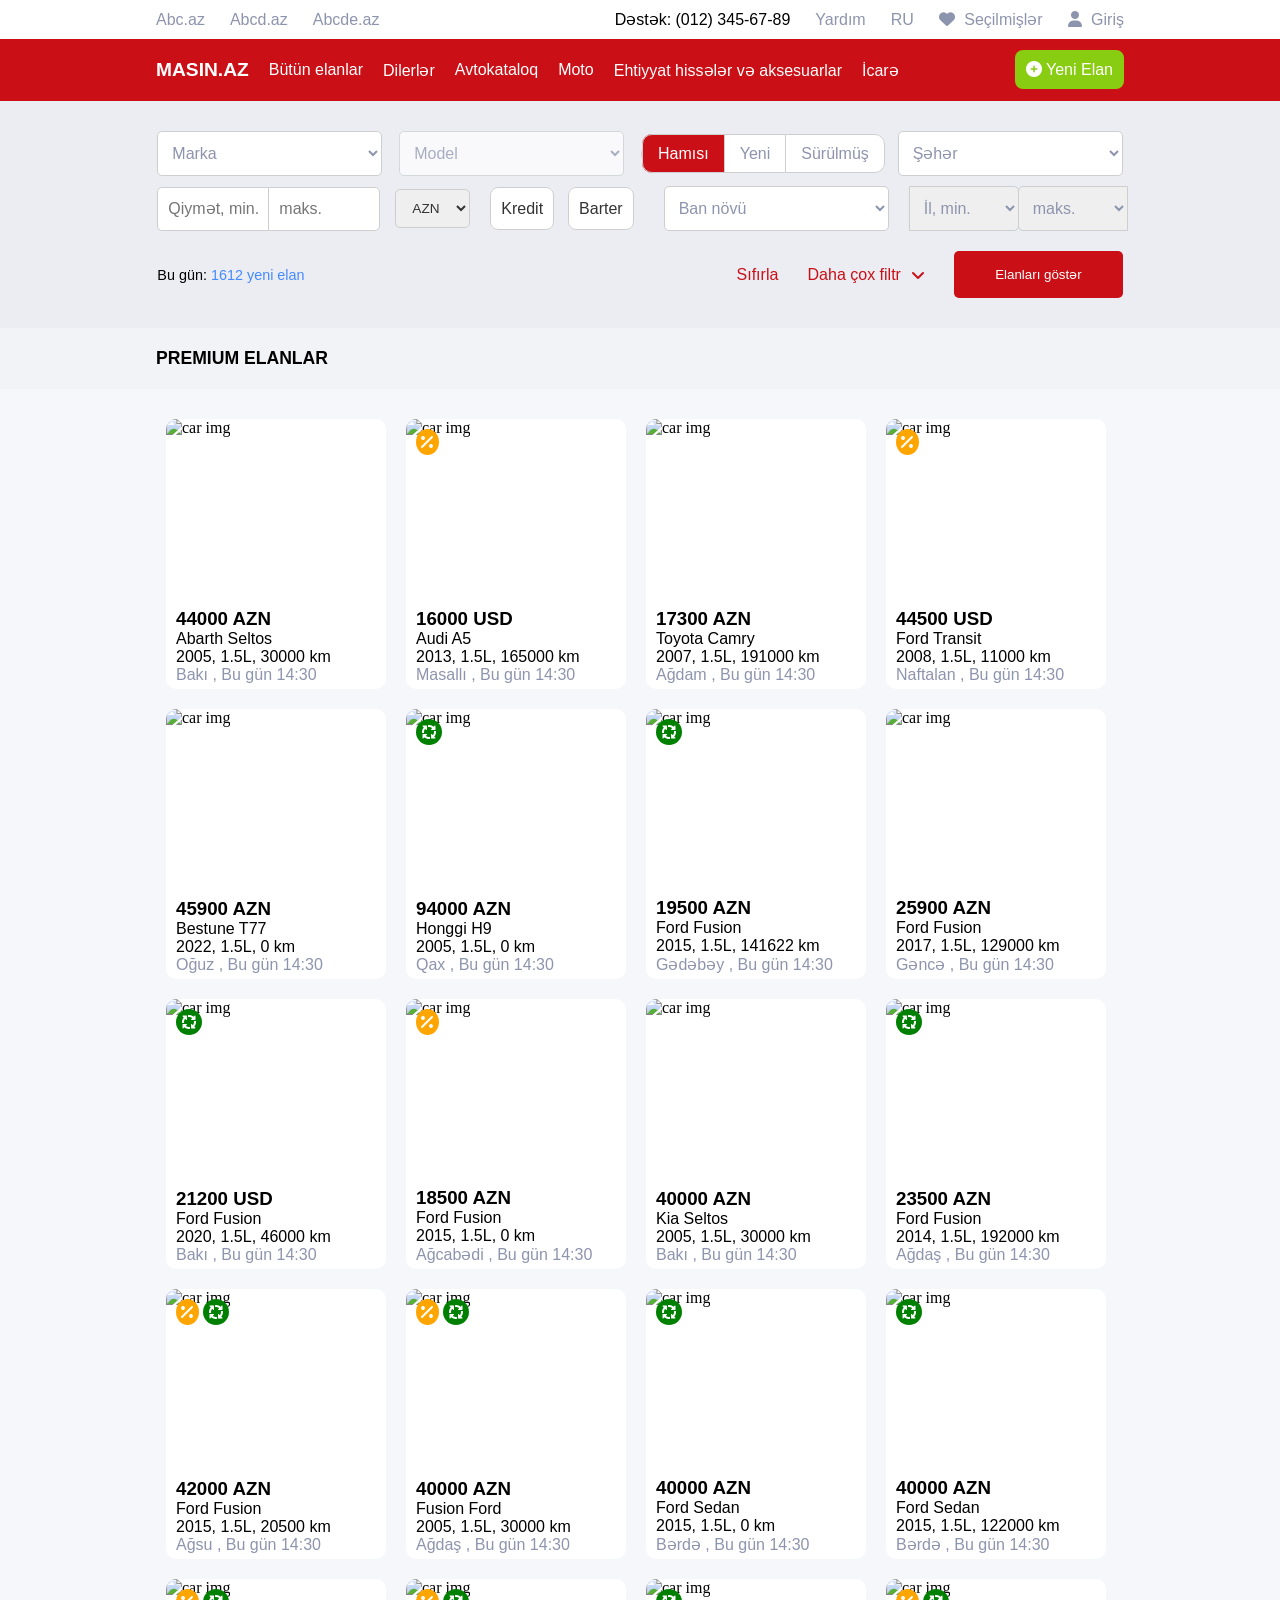
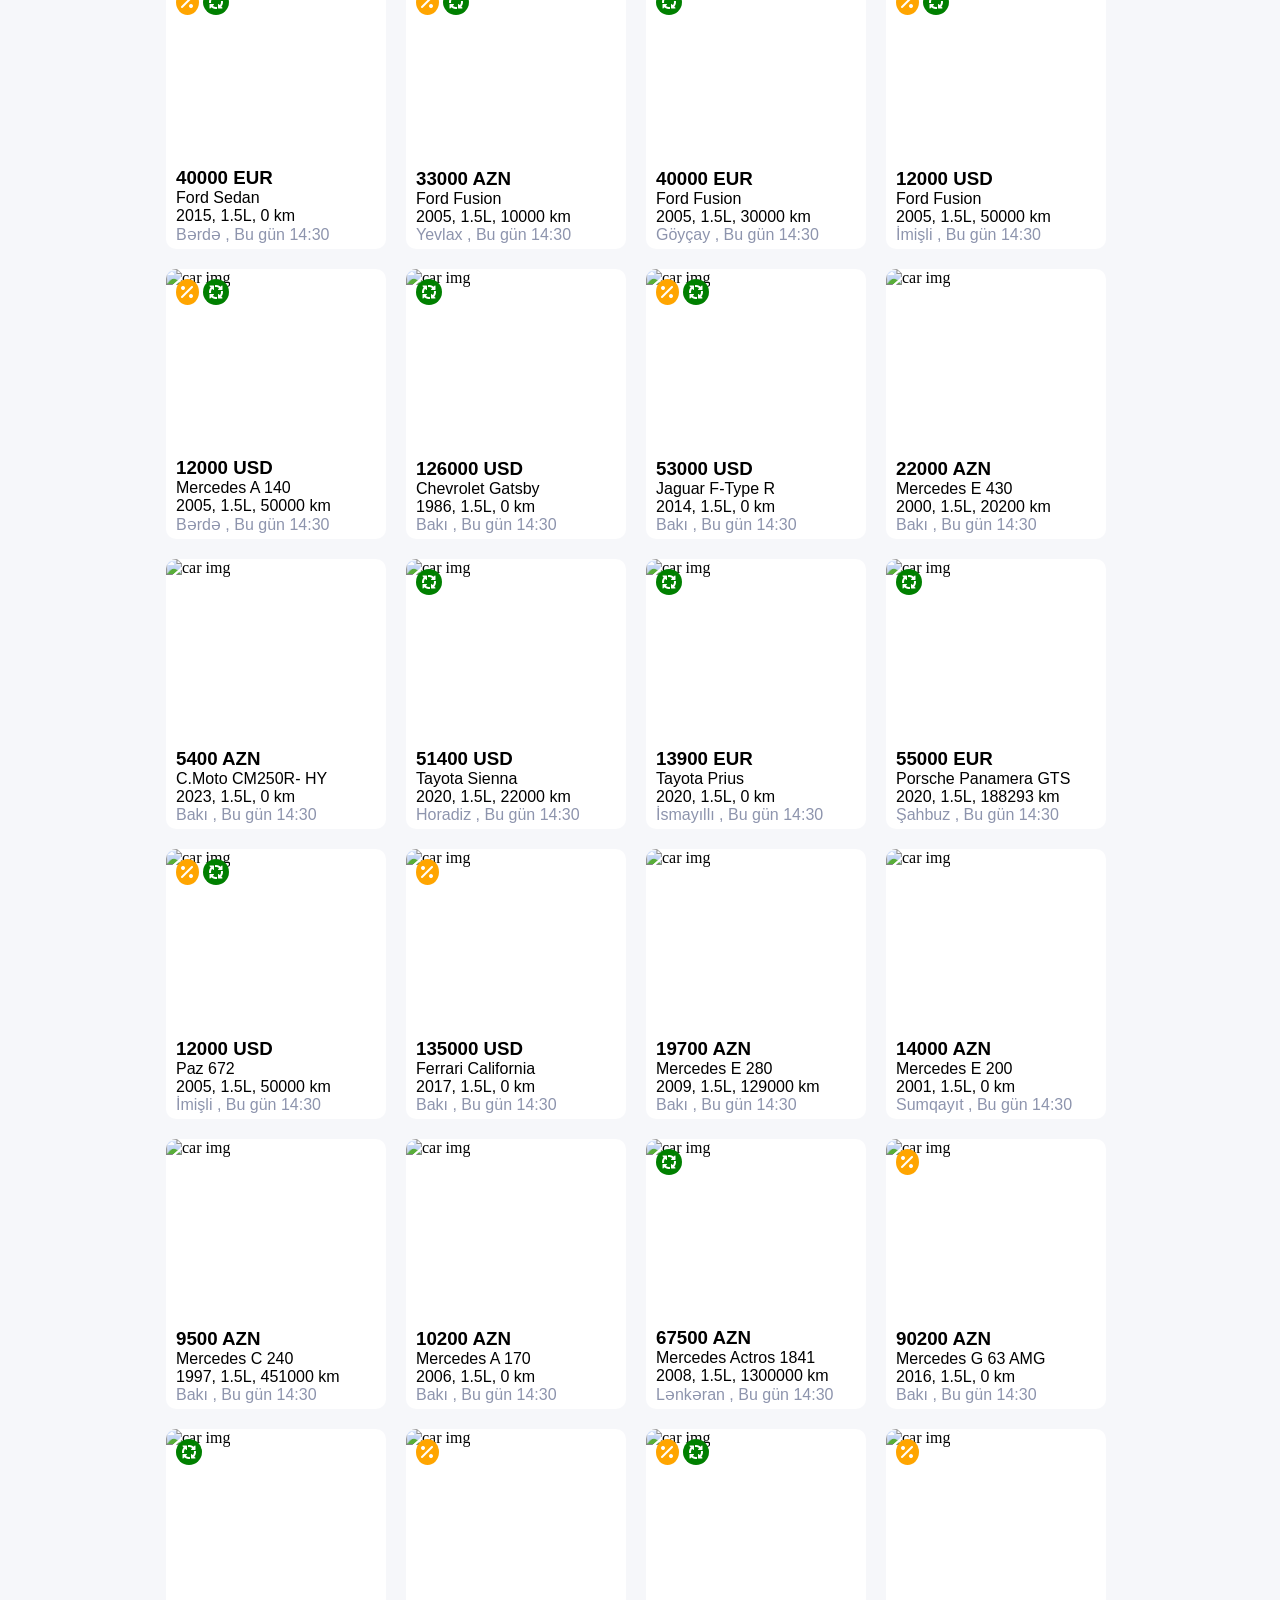
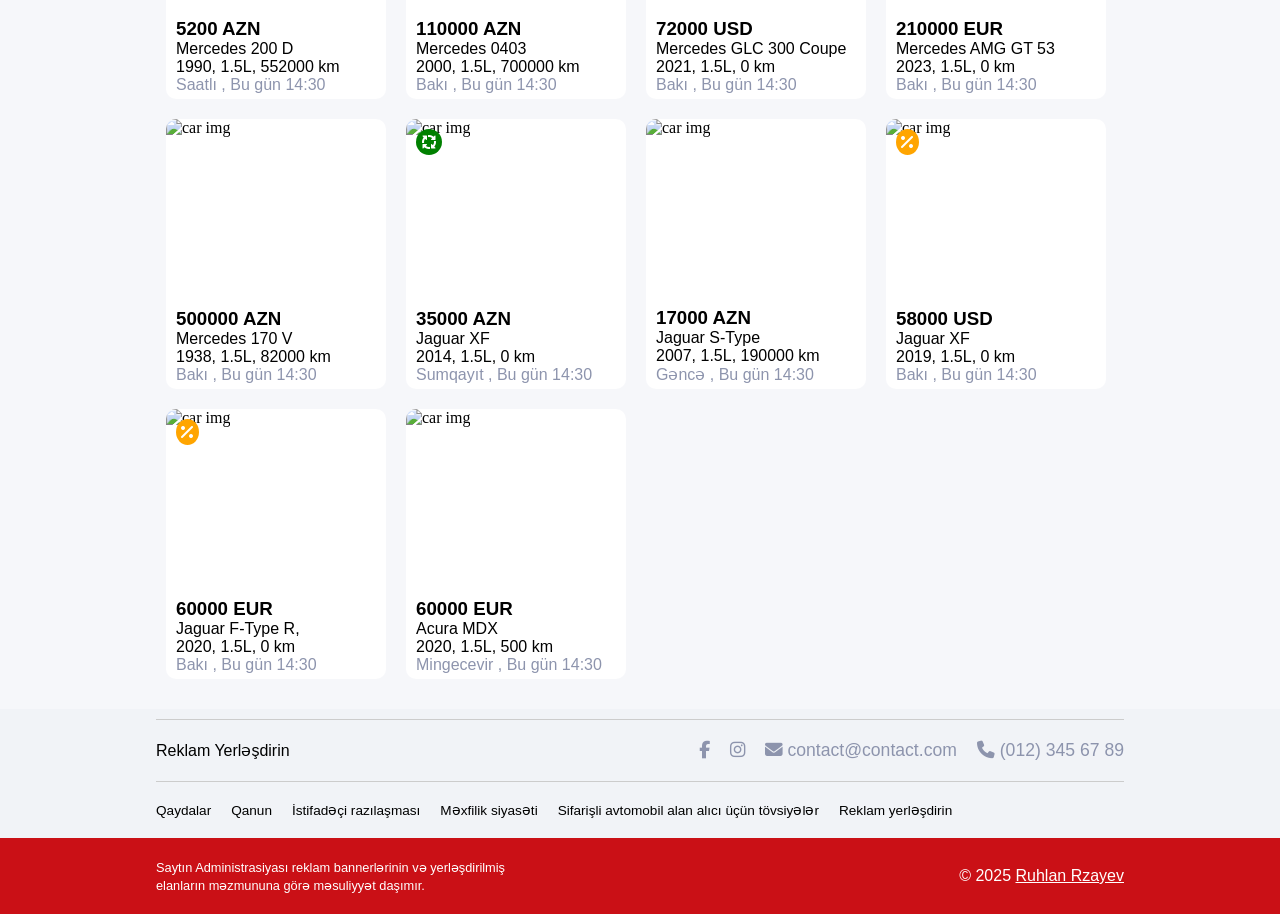
==== index.htm @ 1be7ee23 "Add files via upload" ====
<!DOCTYPE html>
<html lang="en">
    <head>
        <meta charset="UTF-8" />
        <meta name="author" content="@ruhlanrzayev" />
        
        <meta name="viewport" content="width=device-width, initial-scale=1.0" />
        <title>Masin.Az: Avtomobilləri burada seçirlər!</title>

        <!-- Fav Icon -->
        <link rel="shortcut icon" href="favicon.ico" type="image/x-icon">

        <!-- Font Awesome -->
        <link rel="stylesheet" href="https://cdnjs.cloudflare.com/ajax/libs/font-awesome/6.7.2/css/all.min.css"
        integrity="sha512-Evv84Mr4kqVGRNSgIGL/F/aIDqQb7xQ2vcrdIwxfjThSH8CSR7PBEakCr51Ck+w+/U6swU2Im1vVX0SVk9ABhg=="
        crossorigin="anonymous" referrerpolicy="no-referrer" />

        <!-- Custom CSS -->
        <link rel="stylesheet" href="CSS/reset.css" />
        <link rel="stylesheet" href="CSS/responsive.css" />
        <link rel="stylesheet" href="CSS/style.css" />

        <!-- Custom SCSS -->
        <link rel="stylesheet" href="SCSS/responsive.scss" />
        <link rel="stylesheet" href="SCSS/style.scss" />

        <!-- Swiper CSS -->
        <link rel="stylesheet" href="https://cdn.jsdelivr.net/npm/swiper@11/swiper-bundle.min.css" />
    </head>
    <body>
        <div class="pc-body">
            <!-- Top Container (PC) -->
            <div class="top-container">
                <div class="container">
                    <div class="left-content">
                        <span>Abc.az</span>
                        <span>Abcd.az</span>
                        <span>Abcde.az</span>
                    </div>
                    <div class="right-content">
                        <p>Dəstək: <span class="otherSpan">(012) 345-67-89</span></p>
                        <span>Yardım</span>
                        <span>RU</span>
                        <a id="favoriteCont"><i class="fa-solid fa-heart"></i> Seçilmişlər</a>
                        <span><i class="fa-solid fa-user"></i> Giriş</span>
                    </div>
                </div>
            </div>
            <!-- Login Container -->
            <div class="login-container">
                <i class="fa-solid fa-x"></i>
                <div class="container">
                    <div class="content">
                        <h1>MASIN.AZ</h1>
                        <span>Öz elanlarınıza baxmağın, onları redaktə və bərpa etməyin rahat yolu</span>
                        <button class="firstButton">Telefon nömrəsi ilə giriş</button>
                        <button class="secondButton">Biznes hesabınıza giriş</button>
                    </div>
                </div>
                <p class="otherP">Saytda avtorizasiyadan keçməklə siz Masin.az-ın İstifadəçi razılaşmasını və Qaydalarını qəbul etdiyinizi təsdiqləmiş olursunuz.</p>
            </div>
            <!-- Navbar Container (PC) -->
            <div class="navbar-container">
                <nav>
                    <div class="container">
                        <div class="left-content">
                            <div class="logo"><a id="homeCont">MASIN.AZ</a></div>
                            <div class="menu">
                                <ul>
                                    <li><a href="#">Bütün elanlar</a></li>
                                    <li><a href="#">Dilerlər</a></li>
                                    <li><a href="#">Avtokataloq</a></li>
                                    <li><a href="#">Moto</a></li>
                                    <li class="firstHoverLi">
                                        <a href="#">Ehtiyyat hissələr və aksesuarlar</a>
                                        <ul class="navigatorMenu">
                                            <li><a href="#">Akseuarlar</a></li>
                                            <li><a href="#">Audio və video texnika</a></li>
                                            <li><a href="#">Avtokosmetika və Avtokimya</a></li>
                                            <li><a href="#">Ehtiyat hissələri</a></li>
                                            <li><a href="#">GPS naviqatorlar</a></li>
                                            <li><a href="#">Qeydiyyat nişanları</a></li>
                                            <li><a href="#">Siqnalizasiyalar</a></li>
                                            <li><a href="#">Videoqeydiyyatçılar</a></li>
                                            <li><a href="#">Şinlər, disklər və təkərlər</a></li>
                                            <li><a href="#">Digər</a></li>
                                        </ul>
                                    </li>
                                    <li class="secondHoverLi">
                                        <a href="#">İcarə</a>
                                        <ul class="navigatorMenu">
                                            <li><a href="#">Avtomobillər</a></li>
                                            <li><a href="#">Avtobus və mikroavtobuslar</a></li>
                                            <li><a href="#">Motosiklet və mopedlər</a></li>
                                            <li><a href="#">Xüsusi texnika</a></li>
                                            <li><a href="#">Digər</a></li>
                                        </ul>
                                    </li>
                                </ul>
                            </div>
                        </div>
                        <div class="right-content">
                            <a href="HTML/newproduct.htm"><i class="fa-solid fa-circle-plus"></i> Yeni Elan</a>
                        </div>
                    </div>
                </nav>
            </div>
            <!-- Inputs Container (PC) -->
            <div class="inputs-containerr" id="inputsContainer">
                <div class="container">
                    <div class="firstRow">
                        <div class="col">
                            <select id="indexMarka">
                                <option value="DefaultMarka" selected="selected" disabled="disabled">Marka</option>
                            </select>
                        </div>
                        <div class="col">
                            <select id="indexModel" disabled="disabled">
                                <option value="DefaultModel" selected="selected" disabled="disabled">Model</option>
                            </select>
                        </div>
                        <div class="col colRadio" id="colRadio">
                            <input type="radio" id="allP" name="selectProduct" checked="checked">
                            <label for="allP" onclick="filterProducts('all')">Hamısı</label>
                            <input type="radio" id="newP" name="selectProduct">
                            <label for="newP" onclick="filterProducts('new')">Yeni</label>
                            <input type="radio" id="processed" name="selectProduct">
                            <label for="processed" onclick="filterProducts('processed')">Sürülmüş</label>
                        </div>
                        <div class="col">
                            <select id="indexCity">
                                <option value="DefaultCity" selected="selected" disabled="disabled">Şəhər</option>
                            </select>
                        </div>
                    </div>
                    <div class="secondRow">
                        <div class="col">
                            <input type="text" id="priceMin" placeholder="Qiymət, min.">
                            <input type="text" id="priceMax" placeholder="maks.">
                        </div>
                        <div class="col">
                            <select id="indexCurrency">
                                <option value="AZN" selected="selected" id="azn">AZN</option>
                                <option value="USD">USD</option>
                                <option value="EUR">EUR</option>
                            </select>
                        </div>
                        <div class="col kreditBarter">
                            <input type="checkbox" name="kredit" id="kredit">
                            <label for="kredit" onclick="filterKredit()">Kredit</label>
                            <input type="checkbox" name="barter" id="barter">
                            <label for="barter" onclick="filterBarter()">Barter</label>
                        </div>
                        <div class="col">
                            <select id="indexBanType">
                                <option value="DefaultBanType" selected="selected" disabled="disabled">Ban növü</option>
                            </select>
                        </div>
                        <div class="col">
                            <select id="indexYearMin">
                                <option value="DefaultMax" selected="selected" disabled="disabled">İl, min.</option>
                            </select>
                            <select id="indexYearMax">
                                <option value="DefaultMin" selected="selected" disabled="disabled">maks.</option>
                            </select>
                        </div>
                    </div>
                    <div class="addInputs" id="addInputsContainer">
                        <div class="thirdRow">
                            <div class="col">
                                <select id="indexColor">
                                    <option value="DefaultValue">Rəng</option>
                                </select>
                            </div>
                            <div class="col">
                                <select id="indexColor">
                                    <option value="DefaultValue">Yanacaq Növü</option>
                                </select>
                            </div>
                            <div class="col">
                                <select id="indexColor">
                                    <option value="DefaultValue">Ötürücü</option>
                                </select>
                            </div>
                            <div class="col">
                                <select id="indexColor">
                                    <option value="DefaultValue">Sürətlər Qutusu</option>
                                </select>
                            </div>
                        </div>
                        <div class="fourthRow">
                            <div class="col">
                                <select id="hecmMin">
                                    <option value="DefaultValue">Həcm, min.</option>
                                </select>
                                <select id="hecmMax">
                                    <option value="DefaultValue">maks.</option>
                                </select>
                            </div>
                            <div class="col">
                                <input type="text" class="inp1" placeholder="Güc, min.">
                                <input type="text" class="inp2" placeholder="maks.">
                            </div>
                            <div class="col">
                                <input type="text" class="inp1"  placeholder="Yürüş, min.">
                                <input type="text" class="inp2" placeholder="maks.">
                            </div>
                        </div>
                        <div class="fifthRow">
                            <div class="col colRadio">
                                <input type="radio" id="all" name="selectValue" checked="checked">
                                <label for="all">Hamısı</label>
                                <input type="radio" id="diler" name="selectValue">
                                <label for="diler">Dilerlər</label>
                                <input type="radio" id="personal" name="selectValue">
                                <label for="personal">Şəxsi</label>
                            </div>
                            <div class="col">
                                <select id="sahibSay">
                                    <option value="DefaultValue">Sahiblərinin sayı</option>
                                </select>
                            </div>
                            <div class="col">
                                <select id="yerSay">
                                    <option value="DefaultValue">Yerlərinin sayı</option>
                                </select>
                            </div>
                            <div class="col">
                                <select id="bazar">
                                    <option value="DefaultValue">Hansı bazar üçün yığılıb</option>
                                </select>
                            </div>
                        </div>
                        <div class="sixthRow">
                            <div class="col lastCol">
                                <input type="checkbox" name="vuruq" id="vuruq">
                                <label for="vuruq">Vuruğu yoxdur</label>
                                <input type="checkbox" name="reng" id="reng">
                                <label for="reng">Rənglənməyib</label>
                                <input type="checkbox" name="qeza" id="qeza">
                                <label for="qeza">Yalnız qəzalı avtomobillər</label>
                            </div>
                            <div class="col">
                                <div class="col">
                                    <select id="status">
                                        <option value="DefaultValue">Status</option>
                                    </select>
                                </div>
                            </div>
                        </div>
                        <div class="text-content">
                            <div class="left"><span>Avtomobilin təchizatı</span></div>
                            <div class="right"><hr></div>
                        </div>
                        <div class="lastRow">
                            <div class="row">
                                <div class="col">
                                    <input type="checkbox" name="disk" id="disk">
                                    <label for="disk">Yüngül lehimli disklər</label>
                                </div>
                                <div class="col">
                                    <input type="checkbox" name="abs" id="abs">
                                    <label for="abs">ABS</label>
                                </div>
                                <div class="col">
                                    <input type="checkbox" name="lyk" id="lyk">
                                    <label for="lyk">Lyuk</label>
                                </div>
                                <div class="col">
                                    <input type="checkbox" name="yagis" id="yagis">
                                    <label for="yagis">Yağış sensoru</label>
                                </div>
                                <div class="col">
                                    <input type="checkbox" name="merkez" id="merkez">
                                    <label for="merkez">Mərkəzi qapanma</label>
                                </div>
                                <div class="col">
                                    <input type="checkbox" name="radar" id="radar">
                                    <label for="radar">Park radarı</label>
                                </div>
                                <div class="col">
                                    <input type="checkbox" name="kond" id="kond">
                                    <label for="kond">Kondisioner</label>
                                </div>
                                <div class="col">
                                    <input type="checkbox" name="otrcq" id="otrcq">
                                    <label for="otrcq">Oturacaqların isidilməsi</label>
                                </div>
                            </div>
                            <div class="row">
                                <div class="col">
                                    <input type="checkbox" name="sln" id="sln">
                                    <label for="sln">Dəri salon</label>
                                </div>
                                <div class="col">
                                    <input type="checkbox" name="lamp" id="lamp">
                                    <label for="lamp">Ksenon lampalar</label>
                                </div>
                                <div class="col">
                                    <input type="checkbox" name="arxa" id="arxa">
                                    <label for="arxa">Arxa görüntü kamerası</label>
                                </div>
                                <div class="col">
                                    <input type="checkbox" name="perde" id="perde">
                                    <label for="perde">Yan pərdələr</label>
                                </div>
                                <div class="col">
                                    <input type="checkbox" name="vent" id="vent">
                                    <label for="vent">Oturacaqların ventilyasiyası</label>
                                </div>
                            </div>
                        </div>
                    </div>
                    <div class="alt-text-content">
                        <div class="left-text">
                            <p>Bu gün: <span>1612 yeni elan</span></p>
                        </div>
                        <div class="right-text">
                            <p id=clearSelects onclick="clearInputs()">Sıfırla</p>
                            <span id="filterInputs">Daha çox filtr <i class="fa-solid fa-angle-down"></i></span>
                            <button onclick="filterProducts()">Elanları göstər</button>
                        </div>
                    </div>
                </div>
            </div>
            <div class="inputs-alt" id="inputsAltContainer">
                <div class="container">
                    <h3>Premium Elanlar</h3>
                </div>
            </div>  
            <!-- Products Container -->
            <div class="products-container" id="productsContainer">
                <div class="container">
                    <div class="card-container" id="cardContainer">
                        <!-- <div class="card">
                            <div class="image-content">
                                <div class="icons" id="icons">
                                    <div class="icon">
                                        <i class="fa-solid fa-arrows-spin arrow"></i>
                                        <i class="fa-solid fa-percent percent"></i> 
                                    </div>
                                     <i class="fa-regular fa-heart heart"></i>
                                </div>
                                <img src="https://turbo.azstatic.com/uploads/f710x568/2023%2F01%2F11%2F11%2F19%2F41%2F5f34c8eb-5138-4d0c-b78e-8c817d98aa5f%2F52522_Mu2ZZs1LqQkRDJpgK-R_xw.jpg" alt="car img">
                            </div>
                            <div class="text-content">
                                <h3>21 500 AZN</h3>
                                <p>Kia Sorento</p>
                                <p>2011, 2.4L, 250 141 km</p>
                                <span>Bakı , bugün 00:19</span>
                            </div>
                        </div> -->
                    </div>
                </div>
            </div>
            <!-- Favorite Container -->
            <div class="favorite-container" id="favoriteContainer">
                <div class="container">
                    <div class="text-content" id="textContent">
                        <h3>Seçilmiş Elanlar</h3>
                        <div class="products-containerr" id="favConPro">
                            <img src="../assets/heartBackground.png" alt="heart Background">
                            <span>Bəyəndiyiniz elanları ürək işarəsinə klik edərək seçilmişlərə əlavə edin.</span>
                        </div>
                    </div>
                    <div class="card-container" id="favoriteCardContainer">
                        <!-- <div class="card">
                            <div class="image-content">
                                <div class="icons" id="icons">
                                    <div class="icon">
                                        <i class="fa-solid fa-arrows-spin arrow"></i>
                                        <i class="fa-solid fa-percent percent"></i> 
                                    </div>
                                     <i class="fa-regular fa-heart heart"></i>
                                </div>
                                <img src="https://turbo.azstatic.com/uploads/f710x568/2023%2F01%2F11%2F11%2F19%2F41%2F5f34c8eb-5138-4d0c-b78e-8c817d98aa5f%2F52522_Mu2ZZs1LqQkRDJpgK-R_xw.jpg" alt="car img">
                            </div>
                            <div class="text-content">
                                <h3>21 500 AZN</h3>
                                <p>Kia Sorento</p>
                                <p>2011, 2.4L, 250 141 km</p>
                                <span>Bakı , bugün 00:19</span>
                            </div>
                        </div> -->
                    </div>
                </div>
            </div>

            <!-- Footer Container -->
            <div class="footer-container">
                <div class="container">
                    <div class="topp-container">
                        <div class="left-content">
                            <span>Reklam Yerləşdirin</span>
                        </div>
                        <div class="right-content">
                            <span><i class="fa-brands fa-facebook-f"></i></span>
                            <span><i class="fa-brands fa-instagram"></i></span>
                            <span><i class="fa-solid fa-envelope"></i> contact@contact.com</span>
                            <span><i class="fa-solid fa-phone"></i> (012) 345 67 89</span>
                        </div>
                    </div>
                    <div class="middle-container">
                        <span>Qaydalar</span>
                        <span>Qanun</span>
                        <span>İstifadəçi razılaşması</span>
                        <span>Məxfilik siyasəti</span>
                        <span>Sifarişli avtomobil alan alıcı üçün tövsiyələr</span>
                        <span>Reklam yerləşdirin</span>
                    </div>
                </div>
            </div>
            <footer>
                <div class="container">
                    <div class="left-content">
                    <span>
                        Saytın Administrasiyası reklam bannerlərinin və yerləşdirilmiş elanların məzmununa görə məsuliyyət daşımır.
                    </span>
                    </div>
                    <div class="right-content">
                        <span>&copy; 2025 <a href="https://linkedin.com/in/ruhlanrzayev" target="_blank">Ruhlan Rzayev</a></span>
                    </div>
                </div>
            </footer>

        </div>

        <!-- Custom JS -->
        <script src="JS/main.js"></script>
        <script src="JS/mainProducts.js"></script>
        <script src="JS/favorite.js"></script>
        <script>
            // Add inputs on home page
            document.addEventListener("DOMContentLoaded" , function () {
                const inputsCont = document.getElementById('addInputsContainer');
                const filterInputs = document.getElementById('filterInputs');

                filterInputs.addEventListener("click", function () {
                    inputsCont.classList.toggle("active");
                    if (inputsCont.classList.contains("active")) {
                        filterInputs.innerHTML = `Gizlət <i class="fa-solid fa-angle-up"></i>`
                    } else {
                        filterInputs.innerHTML = `Daha çox filtr <i class="fa-solid fa-angle-down"></i>`
                    }
                });
            })
        </script>
        <!-- Swiper JS -->
        <script src="https://cdn.jsdelivr.net/npm/swiper@11/swiper-bundle.min.js"></script>
    </body>
</html>
---- CSS/responsive.css ----
/*# sourceMappingURL=responsive.css.map */
@media screen and (max-width: 968px){
    .pc-body {
        display: none!important;
    }
}
---- CSS/style.css ----
/*--------Primary Values--------*/
/*------------------------------*/
/*--------Mixin Values--------*/
/*----------------------------*/
.container {
  max-width: 968px;
  margin: auto;
}

@media screen and (min-width: 968px) {
  .top-container {
    background-color: #FFF;
  }
  .top-container .container {
    width: 968px;
    margin: auto;
    display: flex;
    align-items: center;
    justify-content: space-between;
    padding: 10px 0;
  }
  .top-container .container .left-content {
    display: flex;
    align-items: center;
    gap: 25px;
  }
  .top-container .container .left-content span {
    cursor: pointer;
    color: #8D94AD;
    font: normal 1rem "Roboto", sans-serif;
    transition: 100ms ease-in-out;
  }
  .top-container .container .left-content span:hover {
    color: #CA1016;
  }
  .top-container .container .right-content {
    display: flex;
    align-items: center;
    gap: 25px;
  }
  .top-container .container .right-content .otherSpan, .top-container .container .right-content p {
    color: #000;
    font: normal 1rem "Roboto", sans-serif;
  }
  .top-container .container .right-content span {
    cursor: pointer;
    color: #8D94AD;
    font: normal 1rem "Roboto", sans-serif;
    transition: 100ms ease-in-out;
  }
  .top-container .container .right-content span i {
    margin-right: 5px;
  }
  .top-container .container .right-content span:hover {
    color: #CA1016;
  }
  .top-container .container .right-content a {
    cursor: pointer;
    color: #8D94AD;
    font: normal 1rem "Roboto", sans-serif;
    transition: 100ms ease-in-out;
  }
  .top-container .container .right-content a i {
    margin-right: 5px;
  }
  .top-container .container .right-content a:hover {
    color: #CA1016;
  }
  .navbar-container {
    background-color: #CA1016;
  }
  .navbar-container .container {
    padding: 20px 0;
    display: flex;
    align-items: center;
    justify-content: space-between;
  }
  .navbar-container .container .left-content {
    display: flex;
    align-items: center;
  }
  .navbar-container .container .left-content .logo a {
    color: #FFF;
    font: 700 1.2em "Roboto", sans-serif;
    margin-right: 20px;
    cursor: pointer;
  }
  .navbar-container .container .left-content .menu ul {
    display: flex;
    align-items: center;
    gap: 20px;
  }
  .navbar-container .container .left-content .menu ul li {
    position: relative;
  }
  .navbar-container .container .left-content .menu ul li a {
    color: #FFF;
    font: normal 1em "Roboto", sans-serif;
    transition: 100ms ease-in-out;
  }
  .navbar-container .container .left-content .menu ul li a:hover {
    color: #d7d7d7;
  }
  .navbar-container .container .left-content .menu ul li .navigatorMenu {
    background-color: #FFF;
    position: absolute;
    top: 100%;
    left: 0;
    display: none;
    align-items: flex-start;
    flex-direction: column;
    border-radius: 10px;
    padding: 10px 15px;
    white-space: nowrap;
    box-shadow: 0 4px 6px rgba(0, 0, 0, 0.1);
    z-index: 10000;
  }
  .navbar-container .container .left-content .menu ul li .navigatorMenu li a {
    color: black;
    display: block;
  }
  .navbar-container .container .left-content .menu ul li:hover .navigatorMenu {
    display: flex;
  }
  .navbar-container .container .left-content .menu ul li:hover .navigatorMenu li a:hover {
    color: #3d3d3d;
  }
  .navbar-container .container .right-content a {
    border: 1px solid transparent;
    background-color: #89cd12;
    color: white;
    padding: 10px;
    border-radius: 8px;
    cursor: pointer;
    font: normal 1em "Roboto", sans-serif;
    transition: 100ms ease-in-out;
  }
  .navbar-container .container .right-content a:hover {
    background-color: #85C01F;
  }
  .login-container {
    position: fixed;
    top: 0;
    left: 0;
    width: 100vw;
    height: 100vh;
    background-color: #F1F3F7;
    display: flex;
    align-items: center;
    justify-content: center;
    z-index: 1000;
    visibility: hidden;
    opacity: 0;
    transition: 100ms ease-in-out;
  }
  .login-container i {
    position: fixed;
    top: 75px;
    right: 75px;
    border: 1px solid #707070;
    color: #707070;
    padding: 10px 12px;
    border-radius: 50%;
    cursor: pointer;
  }
  .login-container .otherP {
    position: fixed;
    font: normal 0.9rem "Roboto", sans-serif;
    bottom: 50px;
    color: #707070;
  }
  .login-container .container {
    background-color: #FFF;
    padding: 10px 20px;
  }
  .login-container .container .content {
    display: flex;
    align-items: center;
    justify-content: center;
    flex-direction: column;
    padding: 20px;
  }
  .login-container .container .content span {
    max-width: 300px;
    text-align: center;
    font: normal 1rem "Roboto", sans-serif;
    color: #707070;
  }
  .login-container .container .content h1 {
    font: 700 2rem "Roboto", sans-serif;
  }
  .login-container .container .content * {
    margin: 10px 0;
  }
  .login-container .container .content button {
    padding: 15px 60px;
    border: 1px solid transparent;
    border-radius: 5px;
    cursor: pointer;
  }
  .login-container .container .content button.firstButton {
    background-color: #4B8AF9;
    font: normal 1rem "Roboto", sans-serif;
    color: white;
  }
  .login-container .container .content button.secondButton {
    background-color: transparent;
    border: 1px solid #4B8AF9;
    font: normal 1rem "Roboto", sans-serif;
    color: #4B8AF9;
  }
  .login-container.active {
    visibility: visible;
    opacity: 1;
  }
  .favorite-container {
    display: none;
  }
  .favorite-container .container {
    height: 100vh;
  }
  .favorite-container .container h3 {
    font: bold 1rem "Roboto", sans-serif;
    text-transform: uppercase;
    padding: 25px 0;
  }
  .favorite-container .container .products-containerr {
    width: 100%;
    display: flex;
    align-items: center;
    justify-content: center;
    flex-direction: column;
    background-color: #FAFAFA;
    height: 90vh;
  }
  .favorite-container .container .products-containerr img {
    max-width: 350px;
  }
  .favorite-container .container .products-containerr span {
    font: normal 1rem "Roboto", sans-serif;
  }
  .favorite-container .container .products-containerr.closeTab {
    display: none;
  }
  .favorite-container .container .card-container {
    display: flex;
    align-items: center;
    flex-wrap: wrap;
  }
  .favorite-container .container .card-container .card {
    cursor: pointer;
    background-color: #FFF;
    position: relative;
    width: 220px;
    height: 270px;
    border-radius: 10px;
    overflow: hidden;
    display: flex;
    align-items: flex-start;
    justify-content: space-between;
    flex-direction: column;
    transition: 100ms ease-in-out;
    margin: 10px;
  }
  .favorite-container .container .card-container .card .icons {
    display: flex;
    align-items: center;
    justify-content: space-between;
    width: 220px;
    position: absolute;
    padding: 10px;
    color: #FFF;
    font: normal 1rem "Roboto", sans-serif;
  }
  .favorite-container .container .card-container .card .icons .arrow {
    background-color: green;
    border-radius: 50%;
    padding: 5px;
  }
  .favorite-container .container .card-container .card .icons .percent {
    background-color: orange;
    border-radius: 50%;
    padding: 5px;
  }
  .favorite-container .container .card-container .card .icons .heart {
    font-size: 1.5rem;
  }
  .favorite-container .container .card-container .card .icons .heart:active {
    scale: 0.9;
  }
  .favorite-container .container .card-container .card .image-content {
    width: 220px;
    height: 130px;
  }
  .favorite-container .container .card-container .card .image-content img {
    width: 220px;
    height: 130px;
    object-fit: cover;
  }
  .favorite-container .container .card-container .card .text-content {
    font: normal 1rem "Roboto", sans-serif;
    margin: 5px 10px;
  }
  .favorite-container .container .card-container .card .text-content span {
    color: #8D94AD;
  }
  .favorite-container .container .card-container .card:hover {
    box-shadow: 0 2px 2px rgba(51, 51, 51, 0.3215686275);
  }
  .favorite-container.showFav {
    display: initial !important;
  }
  .product-container {
    font-family: "Roboto", sans-serif;
  }
  .product-container .container .top-text {
    background-color: #F1F3F7;
    padding: 20px 40px;
  }
  .product-container .container .top-text span {
    font: bold 1rem "Roboto", sans-serif;
  }
  .product-container .container .text-content {
    padding: 20px 40px;
  }
  .product-container .container .text-content ul li {
    list-style: disc;
    font: normal 0.9rem/1.3rem Helvetica, sans-serif;
  }
  .product-container .container .inputs-container {
    display: flex;
    align-items: flex-start;
    flex-direction: row;
    gap: 50px;
    font: normal 0.9em "Roboto", sans-serif;
  }
  .product-container .container .inputs-container * {
    margin: 5px 0;
  }
  .product-container .container .inputs-container .left-content, .product-container .container .inputs-container .right-content {
    width: 50%;
  }
  .product-container .container .inputs-container .left-content .inputs, .product-container .container .inputs-container .right-content .inputs {
    display: flex;
    align-items: center;
  }
  .product-container .container .inputs-container .left-content .inputs .text, .product-container .container .inputs-container .right-content .inputs .text {
    width: 40%;
  }
  .product-container .container .inputs-container .left-content .inputs .select-area, .product-container .container .inputs-container .right-content .inputs .select-area {
    width: 60%;
  }
  .product-container .container .inputs-container .left-content .inputs .text select, .product-container .container .inputs-container .left-content .inputs .select-area select, .product-container .container .inputs-container .right-content .inputs .text select, .product-container .container .inputs-container .right-content .inputs .select-area select {
    width: 300px;
    padding: 5px;
    outline: none;
    border: 1px solid #cecece;
    border-radius: 5px;
  }
  .product-container .container .inputs-container .left-content .inputs .text span, .product-container .container .inputs-container .left-content .inputs .select-area span, .product-container .container .inputs-container .right-content .inputs .text span, .product-container .container .inputs-container .right-content .inputs .select-area span {
    color: #CA1016;
  }
  .product-container .container .inputs-container .left-content .inputs .text input[type=text], .product-container .container .inputs-container .left-content .inputs .select-area input[type=text], .product-container .container .inputs-container .right-content .inputs .text input[type=text], .product-container .container .inputs-container .right-content .inputs .select-area input[type=text] {
    width: 100px;
    padding: 5px;
    outline: none;
    border: 1px solid #cecece;
    border-radius: 5px;
  }
  .product-container .container .inputs-container .left-content .inputs .text .checks, .product-container .container .inputs-container .left-content .inputs .select-area .checks, .product-container .container .inputs-container .right-content .inputs .text .checks, .product-container .container .inputs-container .right-content .inputs .select-area .checks {
    display: flex;
    align-items: center;
    gap: 5px;
  }
  .product-container .container .inputs-container .right-content .inputs .select-area input {
    width: 300px !important;
  }
  .product-container .container .inputs-container input[type=radio] {
    width: 20px;
    height: 20px;
    appearance: none;
    border: 1px solid #8d8d8d;
    background-color: #F3F3F3;
    border-radius: 50%;
    position: relative;
  }
  .product-container .container .inputs-container input[type=radio]:checked::before {
    content: "";
    width: 13px;
    height: 13px;
    background-color: #CA1016;
    border-radius: 50%;
    position: absolute;
    top: 50%;
    left: 50%;
    transform: translate(-50%, -50%);
  }
  .product-container .container .info-content {
    font: normal 0.9em "Roboto", sans-serif;
  }
  .product-container .container .info-content .content {
    width: 100%;
    display: flex;
    align-items: flex-start;
  }
  .product-container .container .info-content .content .text {
    width: 20%;
  }
  .product-container .container .info-content .content .inputs {
    width: 80%;
  }
  .product-container .container .info-content .content .otherInputs {
    display: flex;
    flex-direction: column;
  }
  .product-container .container .info-content .content .otherInputs .firstInt {
    display: flex;
    margin-bottom: 20px;
  }
  .product-container .container .info-content .content .otherInputs p {
    margin: 10px 0 0 15px;
    width: 80%;
    font: normal 0.85em "Roboto", sans-serif;
    color: #8D94AD;
  }
  .product-container .container .info-content .content input[type=radio] {
    width: 15px;
    height: 15px;
    appearance: none;
    border-radius: 5px;
    border: 1px solid #8d8d8d;
    background-color: #F3F3F3;
    position: relative;
  }
  .product-container .container .info-content .content input[type=radio]:checked::before {
    content: "";
    width: 10px;
    height: 10px;
    border-radius: 3px;
    background-color: #CA1016;
    position: absolute;
    top: 50%;
    left: 50%;
    transform: translate(-50%, -50%);
  }
  .product-container .container .info-content .secondCont {
    margin: 25px 0;
  }
  .product-container .container .info-content .secondCont .inputs {
    display: flex;
    align-items: center;
    gap: 10px;
  }
  .product-container .container .info-content .secondCont .inputs input[type=radio] {
    width: 20px;
    height: 20px;
    border-radius: 5px;
  }
  .product-container .container .info-content .secondCont .inputs input[type=radio]:checked::before {
    content: "";
    width: 12px;
    height: 12px;
    border-radius: 3px;
  }
  .product-container .container .info-content .thirdCont {
    margin: 25px 0;
  }
  .product-container .container .info-content .thirdCont * {
    margin: 5px 0;
  }
  .product-container .container .info-content .thirdCont .inputs {
    display: flex;
    align-items: flex-start;
    flex-direction: column;
  }
  .product-container .container .info-content .thirdCont .inputs span {
    display: flex;
    align-items: center;
    gap: 10px;
  }
  .product-container .container .info-content .thirdCont .inputs input[type=radio] {
    width: 20px;
    height: 20px;
    border-radius: 5px;
  }
  .product-container .container .info-content .thirdCont .inputs input[type=radio]:checked::before {
    content: "";
    width: 12px;
    height: 12px;
    border-radius: 3px;
  }
  .product-container .container .info-content .fourthCont .inputs {
    position: relative;
  }
  .product-container .container .info-content .fourthCont .inputs input {
    width: 300px;
    padding: 5px;
    outline: none;
    border: 1px solid #cecece;
    border-radius: 5px;
    margin-right: 10px;
  }
  .product-container .container .info-content .fourthCont .inputs span {
    cursor: pointer;
    color: #0655ff;
    transition: 100ms ease-in-out;
    position: relative;
  }
  .product-container .container .info-content .fourthCont .inputs span:hover + p {
    display: block;
  }
  .product-container .container .info-content .fourthCont .inputs p {
    display: none;
    position: absolute;
    right: 200px;
    bottom: 30px;
    width: 300px;
  }
  .product-container .container .info-content .fourthCont .inputs p img {
    max-width: 100%;
  }
  .product-container .container .info-content .lastCont {
    margin: 25px 0;
  }
  .product-container .container .info-content .lastCont .inputs {
    display: flex;
    align-items: flex-start;
    flex-direction: column;
  }
  .product-container .container .info-content .lastCont .inputs textarea {
    width: 100%;
    height: 100px;
    border-radius: 5px;
    border: 1px solid #cecece;
    outline: none;
    padding: 5px 10px;
  }
  .product-container .container .info-content .lastCont .inputs span {
    font: normal 1em "Roboto", sans-serif;
    color: gray;
  }
  .product-container .container .avto-content .inputs {
    display: flex;
    align-items: flex-start;
    flex-direction: row;
    gap: 20px;
    padding: 10px 0;
  }
  .product-container .container .avto-content .inputs * {
    margin: 5px 0;
  }
  .product-container .container .avto-content .inputs div {
    width: 100%;
  }
  .product-container .container .avto-content .inputs .align-items-center {
    display: flex;
    align-items: center;
    gap: 10px;
  }
  .product-container .container .avto-content .inputs input[type=radio] {
    width: 20px;
    height: 20px;
    appearance: none;
    border-radius: 5px;
    border: 1px solid #8d8d8d;
    background-color: #F3F3F3;
    position: relative;
  }
  .product-container .container .avto-content .inputs input[type=radio]:checked::before {
    content: "";
    width: 12px;
    height: 12px;
    border-radius: 3px;
    background-color: #CA1016;
    position: absolute;
    top: 50%;
    left: 50%;
    transform: translate(-50%, -50%);
  }
  .product-container .container .gallery-content {
    padding: 20px 0;
  }
  .product-container .container .gallery-content .info-content {
    background-color: #F6F7FA;
    padding: 10px 15px;
    margin: 10px;
    border-radius: 5px;
  }
  .product-container .container .gallery-content .info-content p {
    color: #CA1016;
    margin-bottom: 5px;
  }
  .product-container .container .gallery-content .photo-upload {
    display: flex;
    align-items: flex-start;
  }
  .product-container .container .gallery-content .photo-upload .first, .product-container .container .gallery-content .photo-upload .second, .product-container .container .gallery-content .photo-upload .third {
    display: flex;
    align-items: center;
    flex-direction: column;
    gap: 10px;
    color: #8D94AD;
    font: normal 0.9em "Roboto", sans-serif;
  }
  .product-container .container .gallery-content .photo-upload input {
    display: none;
  }
  .product-container .container .gallery-content .photo-upload label {
    cursor: pointer;
    display: flex;
    align-items: center;
    justify-content: center;
    text-align: center;
    height: 150px;
    width: 200px;
    border-radius: 6px;
    border: 1px solid #F3F3F3;
    transition: 100ms ease-in-out;
    line-height: normal;
    margin-right: 10px;
    color: blue;
    transition: 100ms ease-in-out;
  }
  .product-container .container .gallery-content .photo-upload label:hover {
    color: blue;
    border: 1px solid blue;
  }
  .product-container .container .gallery-content .photo-upload .other {
    background: url("../assets/on.png") center/cover;
  }
  .product-container .container .contact-container {
    padding: 20px 0;
  }
  .product-container .container .contact-container .contact-top-text {
    margin: 10px 0;
  }
  .product-container .container .contact-container .contact-top-text span {
    font: normal 0.9em "Roboto", sans-serif;
    color: gray;
  }
  .product-container .container .contact-container .input {
    display: flex;
    align-items: center;
  }
  .product-container .container .contact-container .input .partFirst {
    margin: 10px 0;
    width: 20%;
  }
  .product-container .container .contact-container .input .partFirst span {
    color: #CA1016;
  }
  .product-container .container .contact-container .input .partSecond {
    margin: 10px 0;
    width: 60%;
  }
  .product-container .container .contact-container .input .partSecond input, .product-container .container .contact-container .input .partSecond select {
    width: 300px;
    padding: 5px;
    outline: none;
    border: 1px solid #cecece;
    border-radius: 5px;
  }
  .product-container .container .contact-container .input .other {
    display: flex;
    align-items: flex-start;
    flex-direction: column;
  }
  .product-container .container .contact-container .input .other span {
    font: normal 0.9em "Roboto", sans-serif;
    color: gray;
  }
  .product-container .container .contact-container .input button {
    cursor: pointer;
    width: 300px;
    outline: none;
    background-color: #CA1016;
    border: 1px solid transparent;
    border-radius: 5px;
    padding: 10px;
    font: normal 1em "Roboto", sans-serif;
    color: #FFF;
    transition: 100ms ease-in-out;
  }
  .product-container .container .contact-container .input button:active {
    scale: 0.9;
  }
  .product-container .container .contact-container .input button:hover {
    background-color: red;
  }
  .product-container .container .contact-container .alt-text {
    font: normal 0.9em "Roboto", sans-serif;
    color: #8D94AD;
    margin: 10px 0;
  }
  .product-container .container .contact-container .alt-text span {
    cursor: pointer;
    color: blue;
    text-decoration: underline;
  }
  .inputs-containerr {
    display: flex;
    padding: 30px 0;
    background-color: #EBEDF3;
  }
  .inputs-containerr .container .firstRow {
    display: flex;
    align-items: center;
    justify-content: space-between;
  }
  .inputs-containerr .container .firstRow select {
    font: normal 1em "Roboto", sans-serif;
    width: 225px;
    padding: 12px 10px;
    outline: none;
    border: 1px solid #cecece;
    border-radius: 5px;
    background-color: #FFF;
    color: #8D94AD;
  }
  .inputs-containerr .container .firstRow .colRadio {
    border: 1px solid #cecece;
    border-radius: 10px;
  }
  .inputs-containerr .container .firstRow .colRadio input[type=radio] {
    display: none;
  }
  .inputs-containerr .container .firstRow .colRadio label {
    font: normal 1em "Roboto", sans-serif;
    cursor: pointer;
    color: #8D94AD;
    font: normal 1rem "Roboto", sans-serif;
    background-color: #FFF;
    padding: 10px 15px;
    margin-right: -5px;
    border: 1px solid #cecece;
  }
  .inputs-containerr .container .firstRow .colRadio label:first-of-type {
    border-radius: 10px 0 0 10px;
  }
  .inputs-containerr .container .firstRow .colRadio label:last-of-type {
    border-radius: 0 10px 10px 0;
  }
  .inputs-containerr .container .firstRow .colRadio input:checked + label {
    background-color: #CA1016;
    color: #FFF;
  }
  .inputs-containerr .container .secondRow {
    margin: 10px 0;
    display: flex;
    align-items: center;
    gap: 20px;
  }
  .inputs-containerr .container .secondRow #priceMin, .inputs-containerr .container .secondRow #priceMax {
    font: normal 1em "Roboto", sans-serif;
    width: 112px;
    margin-right: -5px;
    outline: none;
    padding: 12px 10px;
    border: 1px solid #cecece;
  }
  .inputs-containerr .container .secondRow #priceMin {
    border-radius: 5px 0 0 5px;
  }
  .inputs-containerr .container .secondRow #priceMax {
    border-radius: 0 5px 5px 0;
  }
  .inputs-containerr .container .secondRow #indexBanType {
    font: normal 1em "Roboto", sans-serif;
    width: 225px;
    padding: 12px 10px;
    outline: none;
    border: 1px solid #cecece;
    border-radius: 5px;
    background-color: #FFF;
    color: #8D94AD;
  }
  .inputs-containerr .container .secondRow #indexCurrency {
    font: normal 0.85em "Roboto", sans-serif;
    color: #333;
    width: 75px;
    padding: 10px 12px;
    border: 1px solid #cecece;
    outline: none;
    border-radius: 5px;
  }
  .inputs-containerr .container .secondRow .kreditBarter input {
    display: none;
  }
  .inputs-containerr .container .secondRow .kreditBarter label {
    font: normal 1em "Roboto", sans-serif;
    cursor: pointer;
    color: #8D94AD;
    font: normal 1rem "Roboto", sans-serif;
    background-color: #FFF;
    padding: 12px 10px;
    margin-right: 10px;
    border: 1px solid #cecece;
    border-radius: 8px;
    transition: 100ms ease-in-out;
    color: #333;
  }
  .inputs-containerr .container .secondRow .kreditBarter label:hover {
    border: 1px solid #333;
  }
  .inputs-containerr .container .secondRow .kreditBarter input:checked + label {
    background-color: rgba(255, 155, 155, 0.3215686275);
    color: #CA1016;
    border: 1px solid #CA1016;
  }
  .inputs-containerr .container .secondRow #indexYearMax, .inputs-containerr .container .secondRow #indexYearMin {
    font: normal 1em "Roboto", sans-serif;
    color: #8D94AD;
    width: 110px;
    margin-right: -5px;
    outline: none;
    padding: 12px 10px;
    border: 1px solid #cecece;
  }
  .inputs-containerr .container .secondRow #indexYearMax {
    border-radius: 5px 0 0 5px;
  }
  .inputs-containerr .container .secondRow #indexYearMin {
    border-radius: 0 5px 5px 0;
  }
  .inputs-containerr .container .addInputs {
    display: none;
    transition: 200ms ease;
  }
  .inputs-containerr .container .addInputs .thirdRow {
    display: flex;
    align-items: center;
    justify-content: space-between;
  }
  .inputs-containerr .container .addInputs .thirdRow select {
    font: normal 1em "Roboto", sans-serif;
    width: 225px;
    padding: 12px 10px;
    outline: none;
    border: 1px solid #cecece;
    border-radius: 5px;
    background-color: #FFF;
    color: #8D94AD;
  }
  .inputs-containerr .container .addInputs .fourthRow {
    margin: 10px 0;
    display: flex;
    align-items: center;
    justify-content: space-between;
  }
  .inputs-containerr .container .addInputs .fourthRow select, .inputs-containerr .container .addInputs .fourthRow input {
    font: normal 1em "Roboto", sans-serif;
    width: 150px;
    padding: 12px 10px;
    outline: none;
    border: 1px solid #cecece;
    background-color: #FFF;
    color: #8D94AD;
  }
  .inputs-containerr .container .addInputs .fourthRow #hecmMin {
    border-radius: 5px 0 0 5px;
  }
  .inputs-containerr .container .addInputs .fourthRow #hecmMax {
    border-radius: 0 5px 5px 0;
  }
  .inputs-containerr .container .addInputs .fourthRow .inp1 {
    border-radius: 5px 0 0 5px;
  }
  .inputs-containerr .container .addInputs .fourthRow .inp2 {
    border-radius: 0 5px 5px 0;
  }
  .inputs-containerr .container .addInputs .fourthRow .col * {
    margin-right: -5px;
  }
  .inputs-containerr .container .addInputs .fifthRow {
    margin: 10px 0;
    display: flex;
    align-items: center;
    justify-content: space-between;
  }
  .inputs-containerr .container .addInputs .fifthRow .colRadio {
    border: 1px solid #cecece;
    border-radius: 10px;
  }
  .inputs-containerr .container .addInputs .fifthRow .colRadio input[type=radio] {
    display: none;
  }
  .inputs-containerr .container .addInputs .fifthRow .colRadio label {
    font: normal 1em "Roboto", sans-serif;
    cursor: pointer;
    color: #8D94AD;
    font: normal 1rem "Roboto", sans-serif;
    background-color: #FFF;
    padding: 10px 15px;
    margin-right: -5px;
    border: 1px solid #cecece;
  }
  .inputs-containerr .container .addInputs .fifthRow .colRadio label:first-of-type {
    border-radius: 10px 0 0 10px;
  }
  .inputs-containerr .container .addInputs .fifthRow .colRadio label:last-of-type {
    border-radius: 0 10px 10px 0;
  }
  .inputs-containerr .container .addInputs .fifthRow .colRadio input:checked + label {
    background-color: #CA1016;
    color: #FFF;
  }
  .inputs-containerr .container .addInputs .fifthRow select {
    font: normal 1em "Roboto", sans-serif;
    width: 225px;
    padding: 12px 10px;
    outline: none;
    border: 1px solid #cecece;
    border-radius: 5px;
    background-color: #FFF;
    color: #8D94AD;
  }
  .inputs-containerr .container .addInputs .sixthRow {
    margin: 10px 0;
    display: flex;
    align-items: center;
  }
  .inputs-containerr .container .addInputs .sixthRow .lastCol input {
    display: none;
  }
  .inputs-containerr .container .addInputs .sixthRow .lastCol label {
    font: normal 1em "Roboto", sans-serif;
    cursor: pointer;
    color: #8D94AD;
    font: normal 1rem "Roboto", sans-serif;
    background-color: #FFF;
    padding: 12px 10px;
    margin-right: 10px;
    border: 1px solid #cecece;
    border-radius: 8px;
    transition: 100ms ease-in-out;
  }
  .inputs-containerr .container .addInputs .sixthRow .lastCol label:hover {
    border: 1px solid #333;
  }
  .inputs-containerr .container .addInputs .sixthRow .lastCol input:checked + label {
    background-color: rgba(255, 155, 155, 0.3215686275);
    color: #CA1016;
    border: 1px solid #CA1016;
  }
  .inputs-containerr .container .addInputs .sixthRow select {
    font: normal 1em "Roboto", sans-serif;
    width: 225px;
    padding: 12px 10px;
    outline: none;
    border: 1px solid #cecece;
    border-radius: 5px;
    background-color: #FFF;
    color: #8D94AD;
  }
  .inputs-containerr .container .addInputs .text-content {
    margin: 10px 0;
    display: flex;
    align-items: center;
    justify-content: center;
  }
  .inputs-containerr .container .addInputs .text-content .left {
    width: 15%;
  }
  .inputs-containerr .container .addInputs .text-content .left span {
    font: normal 0.9rem "Roboto", sans-serif;
    color: #333;
  }
  .inputs-containerr .container .addInputs .text-content .right {
    width: 85%;
  }
  .inputs-containerr .container .addInputs .text-content .right hr {
    background-color: rgba(234, 234, 234, 0.4156862745);
  }
  .inputs-containerr .container .addInputs .lastRow {
    margin: 20px 0;
    display: flex;
    flex-direction: column;
    gap: 35px;
  }
  .inputs-containerr .container .addInputs .lastRow .row {
    display: flex;
    align-items: center;
  }
  .inputs-containerr .container .addInputs .lastRow .row input {
    display: none;
  }
  .inputs-containerr .container .addInputs .lastRow .row label {
    cursor: pointer;
    color: #333;
    font: normal 1rem "Roboto", sans-serif;
    background-color: #FFF;
    padding: 10px 8px;
    margin-right: 5px;
    border: 1px solid #cecece;
    border-radius: 8px;
    transition: 100ms ease-in-out;
  }
  .inputs-containerr .container .addInputs .lastRow .row label:hover {
    border: 1px solid #333;
  }
  .inputs-containerr .container .addInputs .lastRow .row input:checked + label {
    background-color: rgba(255, 155, 155, 0.3215686275);
    color: #CA1016;
    border: 1px solid #CA1016;
  }
  .inputs-containerr .container .addInputs.active {
    display: initial !important;
  }
  .inputs-containerr .container .alt-text-content {
    margin-top: 20px;
    display: flex;
    align-items: center;
    justify-content: space-between;
  }
  .inputs-containerr .container .alt-text-content .left-text p {
    font: normal 0.9rem "Roboto", sans-serif;
  }
  .inputs-containerr .container .alt-text-content .left-text p span {
    color: rgb(70, 138, 255);
  }
  .inputs-containerr .container .alt-text-content .right-text {
    width: 40%;
    display: flex;
    align-items: center;
    justify-content: space-between;
  }
  .inputs-containerr .container .alt-text-content .right-text span, .inputs-containerr .container .alt-text-content .right-text p {
    cursor: pointer;
    display: flex;
    align-items: center;
    gap: 10px;
    font: normal 1rem "Roboto", sans-serif;
    color: #CA1016;
  }
  .inputs-containerr .container .alt-text-content .right-text button {
    cursor: pointer;
    background-color: #CA1016;
    outline: none;
    border: 1px solid transparent;
    color: #FFF;
    padding: 15px 40px;
    border-radius: 5px;
    font-family: "Roboto", sans-serif;
    transition: 100ms ease-in-out;
  }
  .inputs-containerr .container .alt-text-content .right-text button:hover {
    background-color: rgb(182, 11, 11);
  }
  .inputs-containerr.closeHome {
    display: none;
  }
  .inputs-alt {
    display: block;
    padding: 20px 0;
    background-color: #F1F3F7;
  }
  .inputs-alt .container h3 {
    font: bold 1.1rem "Roboto", sans-serif;
    text-transform: uppercase;
  }
  .inputs-alt.closeHome {
    display: none;
  }
  .products-container {
    display: flex;
    padding: 20px 40px;
    background-color: #F6F7FA;
  }
  .products-container .container .card-container {
    display: flex;
    align-items: center;
    flex-wrap: wrap;
  }
  .products-container .container .card-container .card {
    cursor: pointer;
    background-color: #FFF;
    position: relative;
    width: 220px;
    height: 270px;
    border-radius: 10px;
    overflow: hidden;
    display: flex;
    align-items: flex-start;
    justify-content: space-between;
    flex-direction: column;
    transition: 100ms ease-in-out;
    margin: 10px;
  }
  .products-container .container .card-container .card .icons {
    display: flex;
    align-items: center;
    justify-content: space-between;
    width: 220px;
    position: absolute;
    padding: 10px;
    color: #FFF;
    font: normal 1rem "Roboto", sans-serif;
  }
  .products-container .container .card-container .card .icons .arrow {
    background-color: green;
    border-radius: 50%;
    padding: 5px;
  }
  .products-container .container .card-container .card .icons .percent {
    background-color: orange;
    border-radius: 50%;
    padding: 5px;
  }
  .products-container .container .card-container .card .icons .heart {
    font-size: 1.5rem;
  }
  .products-container .container .card-container .card .icons .heart:active {
    scale: 0.9;
  }
  .products-container .container .card-container .card .image-content {
    width: 220px;
    height: 170px;
  }
  .products-container .container .card-container .card .image-content img {
    width: 220px;
    height: 170px;
    object-fit: cover;
  }
  .products-container .container .card-container .card .text-content {
    font: normal 1rem "Roboto", sans-serif;
    margin: 5px 10px;
  }
  .products-container .container .card-container .card .text-content span {
    color: #8D94AD;
  }
  .products-container .container .card-container .card:hover {
    box-shadow: 0 2px 2px rgba(51, 51, 51, 0.3215686275);
  }
  .products-container.closeHome {
    display: none;
  }
  .footer-container {
    background-color: #F1F3F7;
  }
  .footer-container .container {
    padding-top: 10px;
  }
  .footer-container .container .topp-container {
    border-top: 1px solid #CCC;
    border-bottom: 1px solid #CCC;
    display: flex;
    align-items: center;
    justify-content: space-between;
    padding: 20px 0;
  }
  .footer-container .container .topp-container .left-content span {
    cursor: pointer;
    font: normal 1rem "Roboto", sans-serif;
    transition: 100ms ease-in-out;
  }
  .footer-container .container .topp-container .left-content span:hover {
    color: #CA1016;
  }
  .footer-container .container .topp-container .right-content {
    display: flex;
    align-items: center;
    gap: 20px;
  }
  .footer-container .container .topp-container .right-content span {
    cursor: pointer;
    font: normal 1.1rem "Roboto", sans-serif;
    transition: 100ms ease-in-out;
    color: #8D94AD;
  }
  .footer-container .container .topp-container .right-content span:hover {
    color: #CA1016;
  }
  .footer-container .container .middle-container {
    padding: 20px 0;
    display: flex;
    align-items: center;
    gap: 20px;
  }
  .footer-container .container .middle-container span {
    font: normal 0.85rem "Roboto", sans-serif;
    cursor: pointer;
    transition: 100ms ease-in-out;
  }
  .footer-container .container .middle-container span:hover {
    color: #CA1016;
  }
  footer {
    background-color: #CA1016;
    padding: 20px 0;
  }
  footer .container {
    display: flex;
    align-items: center;
    justify-content: space-between;
    color: #FFF;
  }
  footer .container .left-content {
    max-width: 400px;
  }
  footer .container .left-content span {
    font: normal 0.8rem "Roboto", sans-serif;
  }
  footer .container .right-content span {
    cursor: pointer;
    color: #FFF;
    font: normal 1rem "Roboto", sans-serif;
  }
  footer .container .right-content span a {
    text-decoration: underline;
    font: normal 1rem "Roboto", sans-serif;
    color: #FFF;
  }
}

/*# sourceMappingURL=style.css.map */
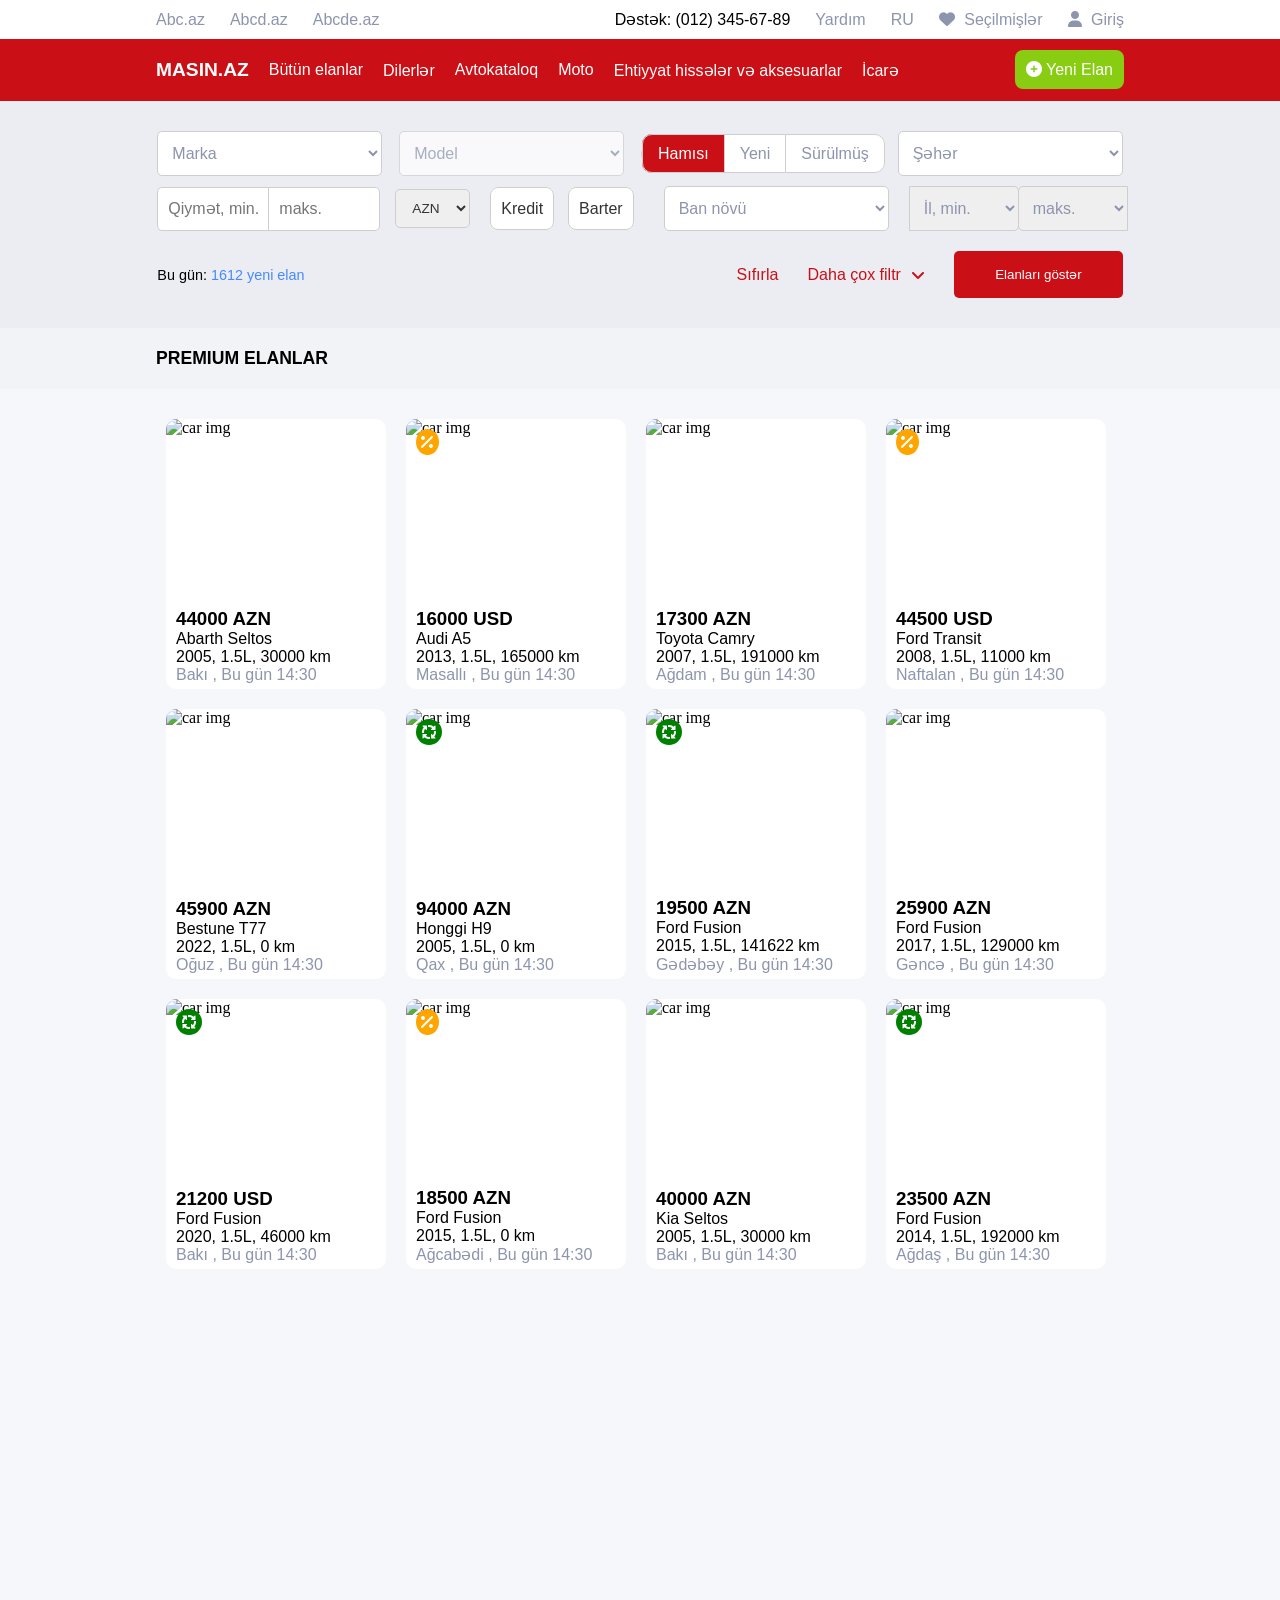
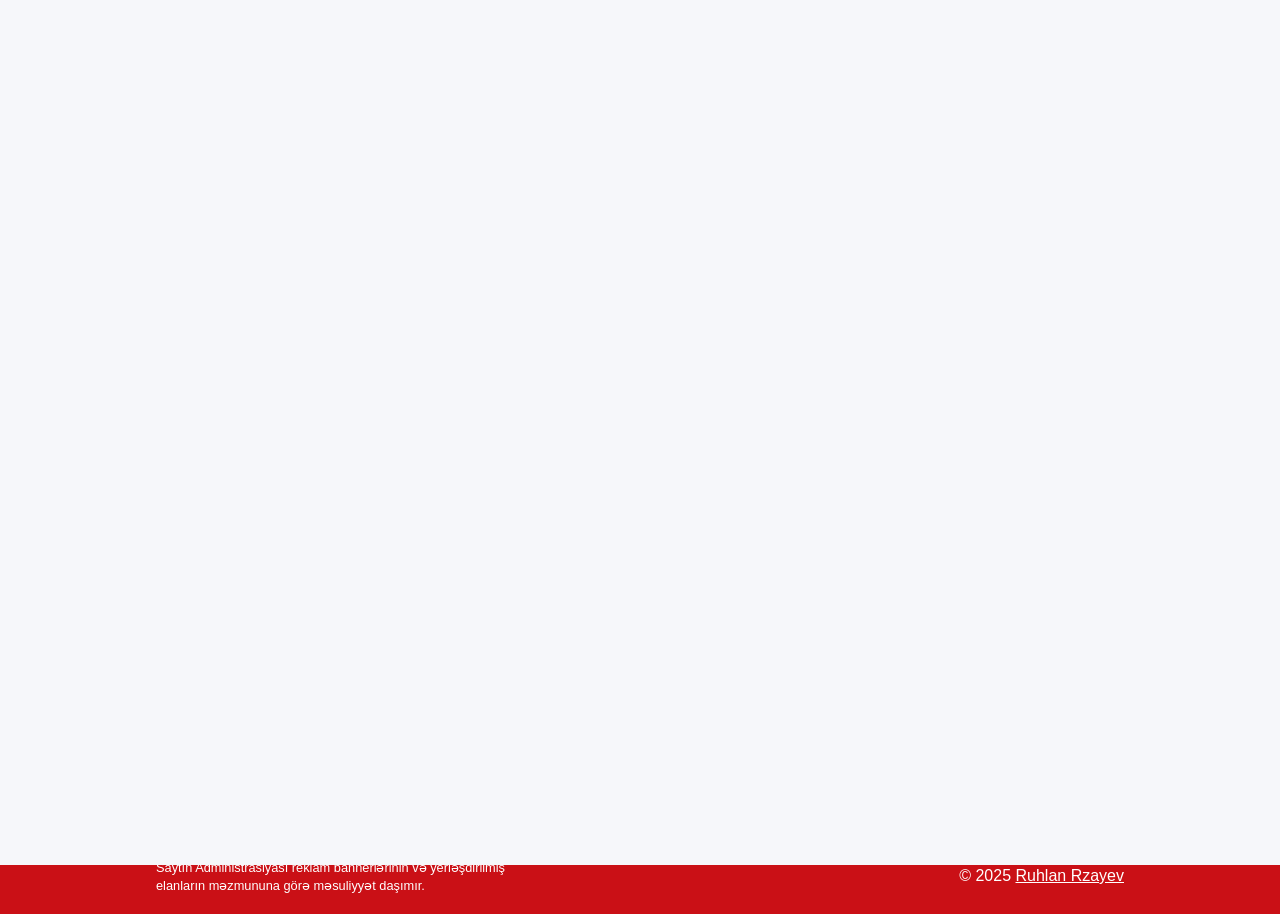
==== commit 17739334: "Update index.htm" ====
--- a/index.htm
+++ b/index.htm
@@ -358,12 +358,12 @@
                 <div class="container">
                     <div class="text-content" id="textContent">
                         <h3>Seçilmiş Elanlar</h3>
-                        <div class="products-containerr" id="favConPro">
-                            <img src="../assets/heartBackground.png" alt="heart Background">
+                        <div class="products-container" id="favConPro">
+                            <img src="assets/heartBackground.png" alt="heart Background">
                             <span>Bəyəndiyiniz elanları ürək işarəsinə klik edərək seçilmişlərə əlavə edin.</span>
                         </div>
                     </div>
-                    <div class="card-container" id="favoriteCardContainer">
+                    <div class="card-container" id="cardContainer">
                         <!-- <div class="card">
                             <div class="image-content">
                                 <div class="icons" id="icons">
@@ -448,4 +448,4 @@
         <!-- Swiper JS -->
         <script src="https://cdn.jsdelivr.net/npm/swiper@11/swiper-bundle.min.js"></script>
     </body>
-</html>+</html>
--- a/CSS/style.css
+++ b/CSS/style.css
@@ -224,7 +224,7 @@
     text-transform: uppercase;
     padding: 25px 0;
   }
-  .favorite-container .container .products-containerr {
+  .favorite-container .container .products-container {
     width: 100%;
     display: flex;
     align-items: center;
@@ -233,13 +233,13 @@
     background-color: #FAFAFA;
     height: 90vh;
   }
-  .favorite-container .container .products-containerr img {
+  .favorite-container .container .products-container img {
     max-width: 350px;
   }
-  .favorite-container .container .products-containerr span {
-    font: normal 1rem "Roboto", sans-serif;
-  }
-  .favorite-container .container .products-containerr.closeTab {
+  .favorite-container .container .products-container span {
+    font: normal 1rem "Roboto", sans-serif;
+  }
+  .favorite-container .container .products-container.closeTab {
     display: none;
   }
   .favorite-container .container .card-container {
